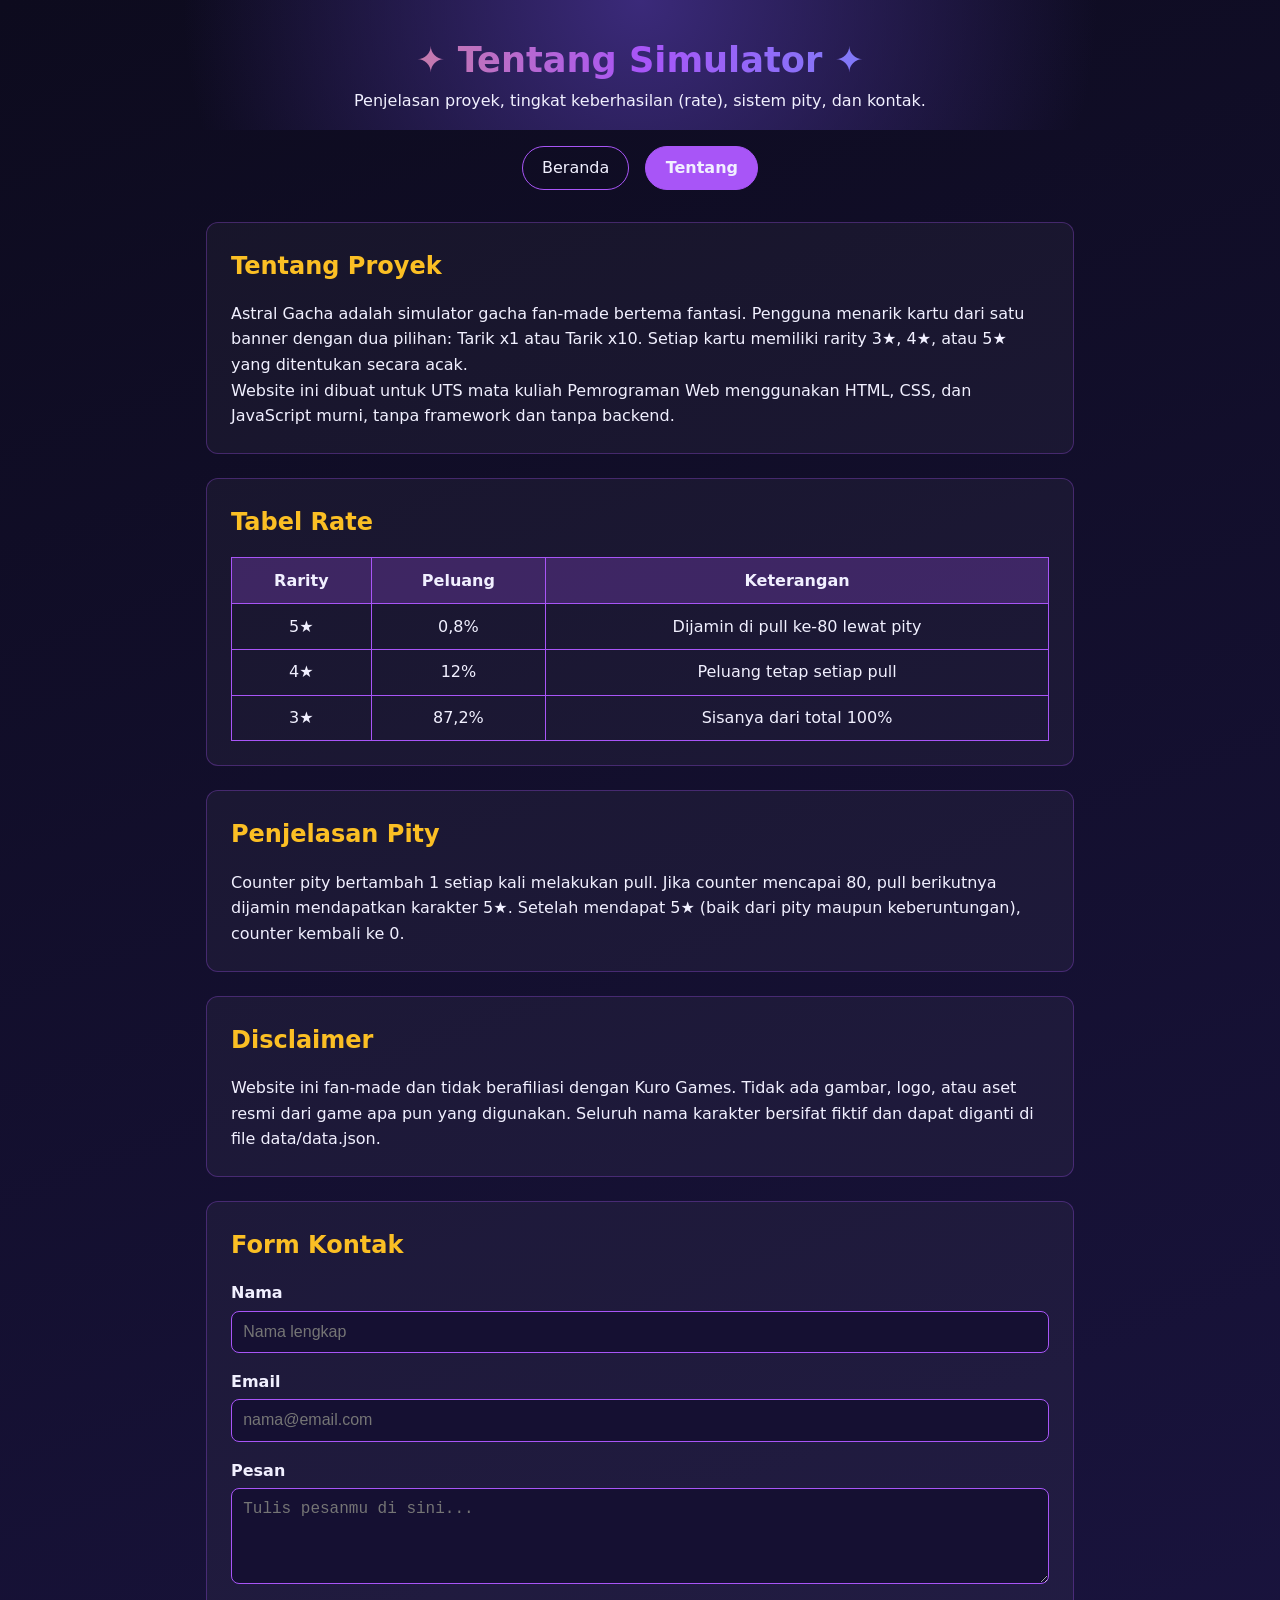
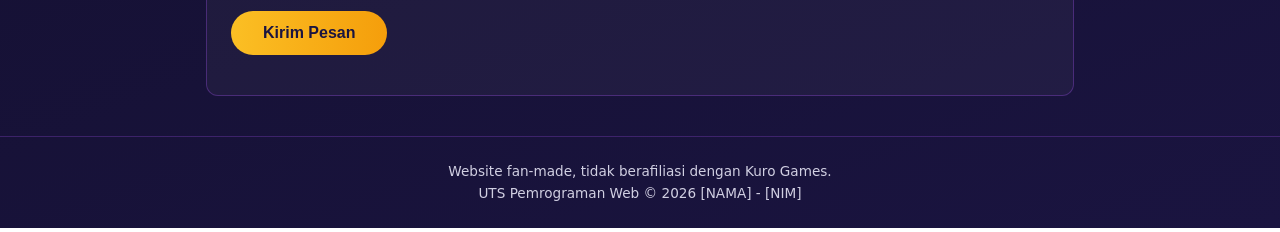
==== tentang.html @ a4a5da6b "first commit" ====
<!DOCTYPE html>
<html lang="id">
<head>
  <meta charset="UTF-8">
  <meta name="viewport" content="width=device-width, initial-scale=1.0">
  <title>Astral Gacha - Tentang</title>
  <link rel="preconnect" href="https://fonts.googleapis.com">
  <link rel="preconnect" href="https://fonts.gstatic.com" crossorigin>
  <link href="https://fonts.googleapis.com/css2?family=Cinzel:wght@600;700&amp;display=swap" rel="stylesheet">
  <link rel="stylesheet" href="css/style.css">
</head>
<body>
  <header>
    <h1>✦ Tentang Simulator ✦</h1>
    <p>Penjelasan proyek, tingkat keberhasilan (rate), sistem pity, dan kontak.</p>
  </header>

  <nav>
    <a href="index.html">Beranda</a>
    <a href="tentang.html" class="aktif" aria-current="page">Tentang</a>
  </nav>

  <main>
    <section>
      <h2>Tentang Proyek</h2>
      <p>Astral Gacha adalah simulator gacha fan-made bertema fantasi. Pengguna menarik kartu dari satu banner dengan dua pilihan: Tarik x1 atau Tarik x10. Setiap kartu memiliki rarity 3★, 4★, atau 5★ yang ditentukan secara acak.</p>
      <p>Website ini dibuat untuk UTS mata kuliah Pemrograman Web menggunakan HTML, CSS, dan JavaScript murni, tanpa framework dan tanpa backend.</p>
    </section>

    <section>
      <h2>Tabel Rate</h2>
      <table>
        <thead>
          <tr>
            <th scope="col">Rarity</th>
            <th scope="col">Peluang</th>
            <th scope="col">Keterangan</th>
          </tr>
        </thead>
        <tbody>
          <tr>
            <td>5★</td>
            <td>0,8%</td>
            <td>Dijamin di pull ke-80 lewat pity</td>
          </tr>
          <tr>
            <td>4★</td>
            <td>12%</td>
            <td>Peluang tetap setiap pull</td>
          </tr>
          <tr>
            <td>3★</td>
            <td>87,2%</td>
            <td>Sisanya dari total 100%</td>
          </tr>
        </tbody>
      </table>
    </section>

    <section>
      <h2>Penjelasan Pity</h2>
      <p>Counter pity bertambah 1 setiap kali melakukan pull. Jika counter mencapai 80, pull berikutnya dijamin mendapatkan karakter 5★. Setelah mendapat 5★ (baik dari pity maupun keberuntungan), counter kembali ke 0.</p>
    </section>

    <section>
      <h2>Disclaimer</h2>
      <p>Website ini fan-made dan tidak berafiliasi dengan Kuro Games. Tidak ada gambar, logo, atau aset resmi dari game apa pun yang digunakan. Seluruh nama karakter bersifat fiktif dan dapat diganti di file data/data.json.</p>
    </section>

    <section>
      <h2>Form Kontak</h2>
      <form id="kontak-form" novalidate>
        <label for="nama">Nama</label>
        <input type="text" id="nama" name="nama" placeholder="Nama lengkap">
        <p class="error" id="error-nama"></p>

        <label for="email">Email</label>
        <input type="email" id="email" name="email" placeholder="nama@email.com">
        <p class="error" id="error-email"></p>

        <label for="pesan">Pesan</label>
        <textarea id="pesan" name="pesan" rows="4" placeholder="Tulis pesanmu di sini..."></textarea>
        <p class="error" id="error-pesan"></p>

        <button type="submit">Kirim Pesan</button>
        <p class="sukses" id="pesan-sukses"></p>
      </form>
    </section>
  </main>

  <footer>
    <p>Website fan-made, tidak berafiliasi dengan Kuro Games.</p>
    <p>UTS Pemrograman Web &copy; 2026 [NAMA] - [NIM]</p>
  </footer>

  <script src="js/script.js"></script>
</body>
</html>
---- css/style.css ----
/* Palet warna tema fantasi gelap */
:root {
  --bg1: #0d0b1e;
  --bg2: #1a1440;
  --ungu: #a855f7;
  --biru: #38bdf8;
  --emas: #fbbf24;
  --teks: #f1f0ff;
  --kartu: #211b4d;
}

/* Reset dan font dasar */
* {
  margin: 0;
  padding: 0;
  box-sizing: border-box;
}

body {
  font-family: "Segoe UI", system-ui, sans-serif;
  color: var(--teks);
  background: linear-gradient(160deg, var(--bg1), var(--bg2));
  min-height: 100vh;
  line-height: 1.6;
}

/* Header tiap halaman */
header {
  text-align: center;
  padding: 2rem 1rem 1rem;
  background: radial-gradient(circle at top, #3b2a7a 0%, transparent 70%);
}

header h1 {
  font-size: 2.2rem;
  background: linear-gradient(90deg, var(--emas), var(--ungu), var(--biru));
  -webkit-background-clip: text;
  background-clip: text;
  color: transparent;
}

/* Navigasi */
nav {
  display: flex;
  justify-content: center;
  gap: 1rem;
  padding: 1rem;
}

nav a {
  color: var(--teks);
  text-decoration: none;
  padding: 0.5rem 1.2rem;
  border: 1px solid var(--ungu);
  border-radius: 999px;
  transition: background 0.3s, transform 0.2s;
}

nav a:hover {
  background: var(--ungu);
  transform: translateY(-2px);
}

nav a.aktif {
  background: var(--ungu);
  font-weight: bold;
}

/* Konten utama */
main {
  max-width: 900px;
  margin: 0 auto;
  padding: 1rem;
}

section {
  background: rgba(255, 255, 255, 0.04);
  border: 1px solid rgba(168, 85, 247, 0.3);
  border-radius: 12px;
  padding: 1.5rem;
  margin-bottom: 1.5rem;
}

section h2 {
  color: var(--emas);
  margin-bottom: 1rem;
}

/* Area banner */
.banner {
  text-align: center;
  padding: 2rem 1rem;
  border: 2px solid var(--emas);
  border-radius: 16px;
  background: radial-gradient(circle, #4a2f8f 0%, #1a1440 70%);
}

/* Counter pity */
.pity {
  font-size: 1.2rem;
  margin: 1rem 0;
}

.pity span {
  color: var(--emas);
  font-weight: bold;
  font-size: 1.6rem;
}

/* Tombol pull */
.tombol-grup {
  display: flex;
  gap: 1rem;
  justify-content: center;
  margin-top: 1rem;
  flex-wrap: wrap;
}

button {
  padding: 0.8rem 2rem;
  font-size: 1rem;
  font-weight: bold;
  border: none;
  border-radius: 999px;
  cursor: pointer;
  color: #1a1440;
  background: linear-gradient(90deg, var(--emas), #f59e0b);
  transition: transform 0.15s, box-shadow 0.3s;
}

/* Efek tekan pada tombol */
button:hover {
  box-shadow: 0 0 20px var(--emas);
}

button:active {
  transform: scale(0.94);
}

button.btn-kedua {
  background: linear-gradient(90deg, var(--ungu), var(--biru));
  color: white;
}

button.btn-kedua:hover {
  box-shadow: 0 0 20px var(--ungu);
}

/* Animasi teks saat pull */
.animasi-pull {
  animation: denyut 1s ease-in-out;
}

@keyframes denyut {
  0% { opacity: 0.2; transform: scale(0.9); }
  50% { opacity: 1; transform: scale(1.05); }
  100% { opacity: 1; transform: scale(1); }
}

/* Grid hasil pull */
.hasil {
  display: grid;
  grid-template-columns: repeat(auto-fill, minmax(140px, 1fr));
  gap: 1rem;
  margin-top: 1rem;
}

/* Kartu karakter */
.kartu {
  background: var(--kartu);
  border-radius: 12px;
  padding: 1rem;
  text-align: center;
  opacity: 0;
  animation: muncul 0.5s ease forwards;
}

/* Kartu muncul bertahap */
@keyframes muncul {
  from { opacity: 0; transform: translateY(20px); }
  to { opacity: 1; transform: translateY(0); }
}

/* Hover kartu terangkat halus */
.kartu:hover {
  transform: translateY(-6px) scale(1.03);
  transition: transform 0.3s;
}

/* Glow sesuai rarity */
.rarity-3 {
  border: 2px solid var(--biru);
  box-shadow: 0 0 8px rgba(56, 189, 248, 0.4);
}

.rarity-4 {
  border: 2px solid var(--ungu);
  box-shadow: 0 0 18px rgba(168, 85, 247, 0.8);
}

.rarity-5 {
  border: 2px solid var(--emas);
  box-shadow: 0 0 28px rgba(251, 191, 36, 0.9);
  animation: muncul 0.5s ease forwards, kilau 1.5s ease-in-out infinite alternate;
}

/* Efek berkilau kartu 5 bintang */
@keyframes kilau {
  from { box-shadow: 0 0 18px rgba(251, 191, 36, 0.6); }
  to { box-shadow: 0 0 36px rgba(251, 191, 36, 1); }
}

.bintang {
  font-size: 1.3rem;
  letter-spacing: 2px;
}

.rarity-3 .bintang { color: var(--biru); }
.rarity-4 .bintang { color: var(--ungu); }
.rarity-5 .bintang { color: var(--emas); }

/* Gaya teks saat menunggu hasil pull */
.memuat {
  text-align: center;
  color: var(--emas);
  font-size: 1.1rem;
  padding: 2rem;
}

/* Riwayat pull */
.riwayat {
  list-style: none;
  max-height: 200px;
  overflow-y: auto;
}

.riwayat li {
  padding: 0.4rem 0.6rem;
  border-bottom: 1px solid rgba(255, 255, 255, 0.1);
  font-size: 0.9rem;
}

/* Tabel rate */
table {
  width: 100%;
  border-collapse: collapse;
  margin-top: 1rem;
}

th, td {
  border: 1px solid var(--ungu);
  padding: 0.6rem;
  text-align: center;
}

th {
  background: rgba(168, 85, 247, 0.25);
}

/* Form kontak */
form label {
  display: block;
  margin-top: 1rem;
  margin-bottom: 0.3rem;
  font-weight: bold;
}

form input, form textarea {
  width: 100%;
  padding: 0.7rem;
  border-radius: 8px;
  border: 1px solid var(--ungu);
  background: #151032;
  color: var(--teks);
  font-size: 1rem;
}

form button {
  margin-top: 1rem;
}

.error {
  color: #f87171;
  font-size: 0.85rem;
  margin-top: 0.2rem;
}

.sukses {
  color: #4ade80;
  font-weight: bold;
  margin-top: 1rem;
}

/* Footer */
footer {
  text-align: center;
  padding: 1.5rem 1rem;
  font-size: 0.85rem;
  opacity: 0.85;
  border-top: 1px solid rgba(168, 85, 247, 0.3);
}

/* Tampilan HP */
@media (max-width: 600px) {
  header h1 {
    font-size: 1.6rem;
  }

  .hasil {
    grid-template-columns: repeat(2, 1fr);
  }

  button {
    width: 100%;
  }
}
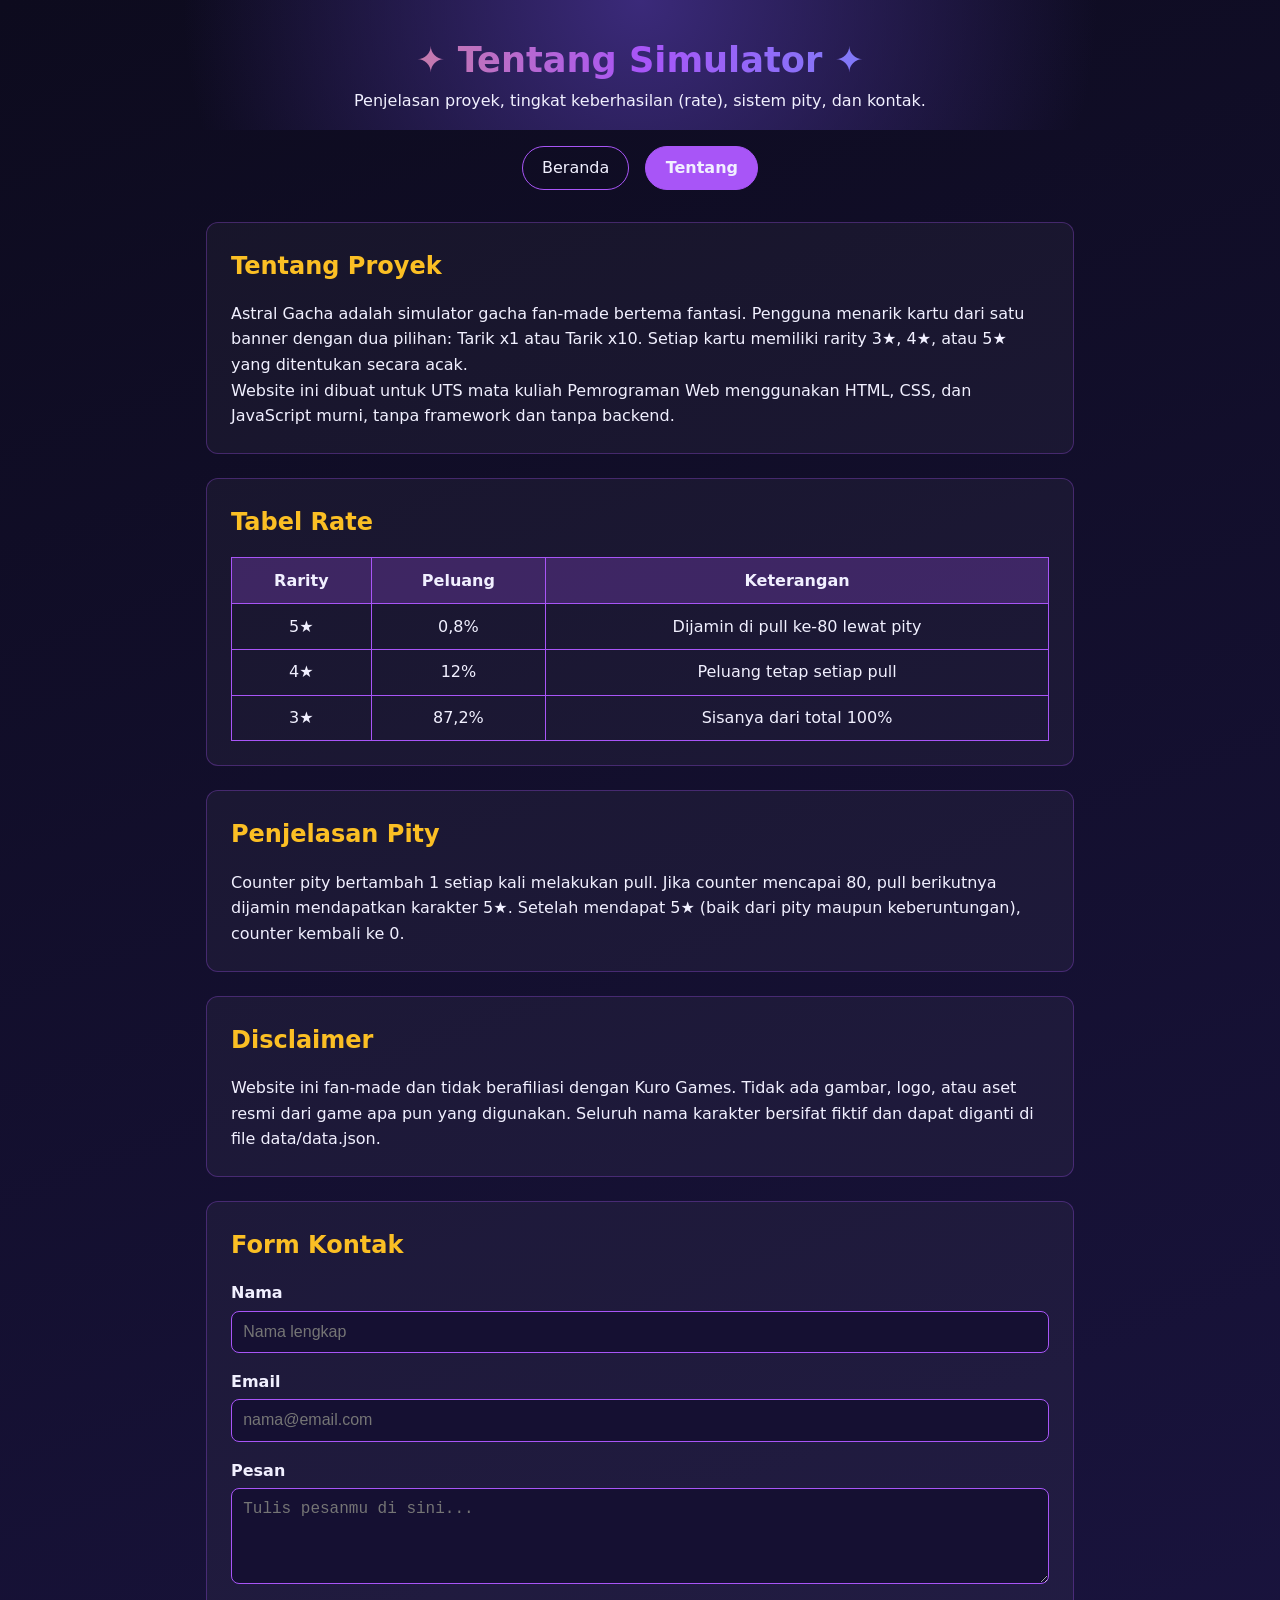
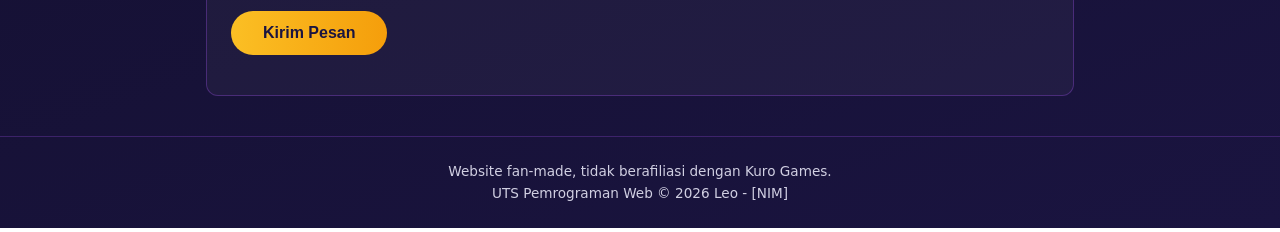
==== commit f31bb3e8: "Ganti placeholder identitas dan link GitHub Pages" ====
--- a/tentang.html
+++ b/tentang.html
@@ -90,7 +90,7 @@
 
   <footer>
     <p>Website fan-made, tidak berafiliasi dengan Kuro Games.</p>
-    <p>UTS Pemrograman Web &copy; 2026 [NAMA] - [NIM]</p>
+    <p>UTS Pemrograman Web &copy; 2026 Leo - [NIM]</p>
   </footer>
 
   <script src="js/script.js"></script>
